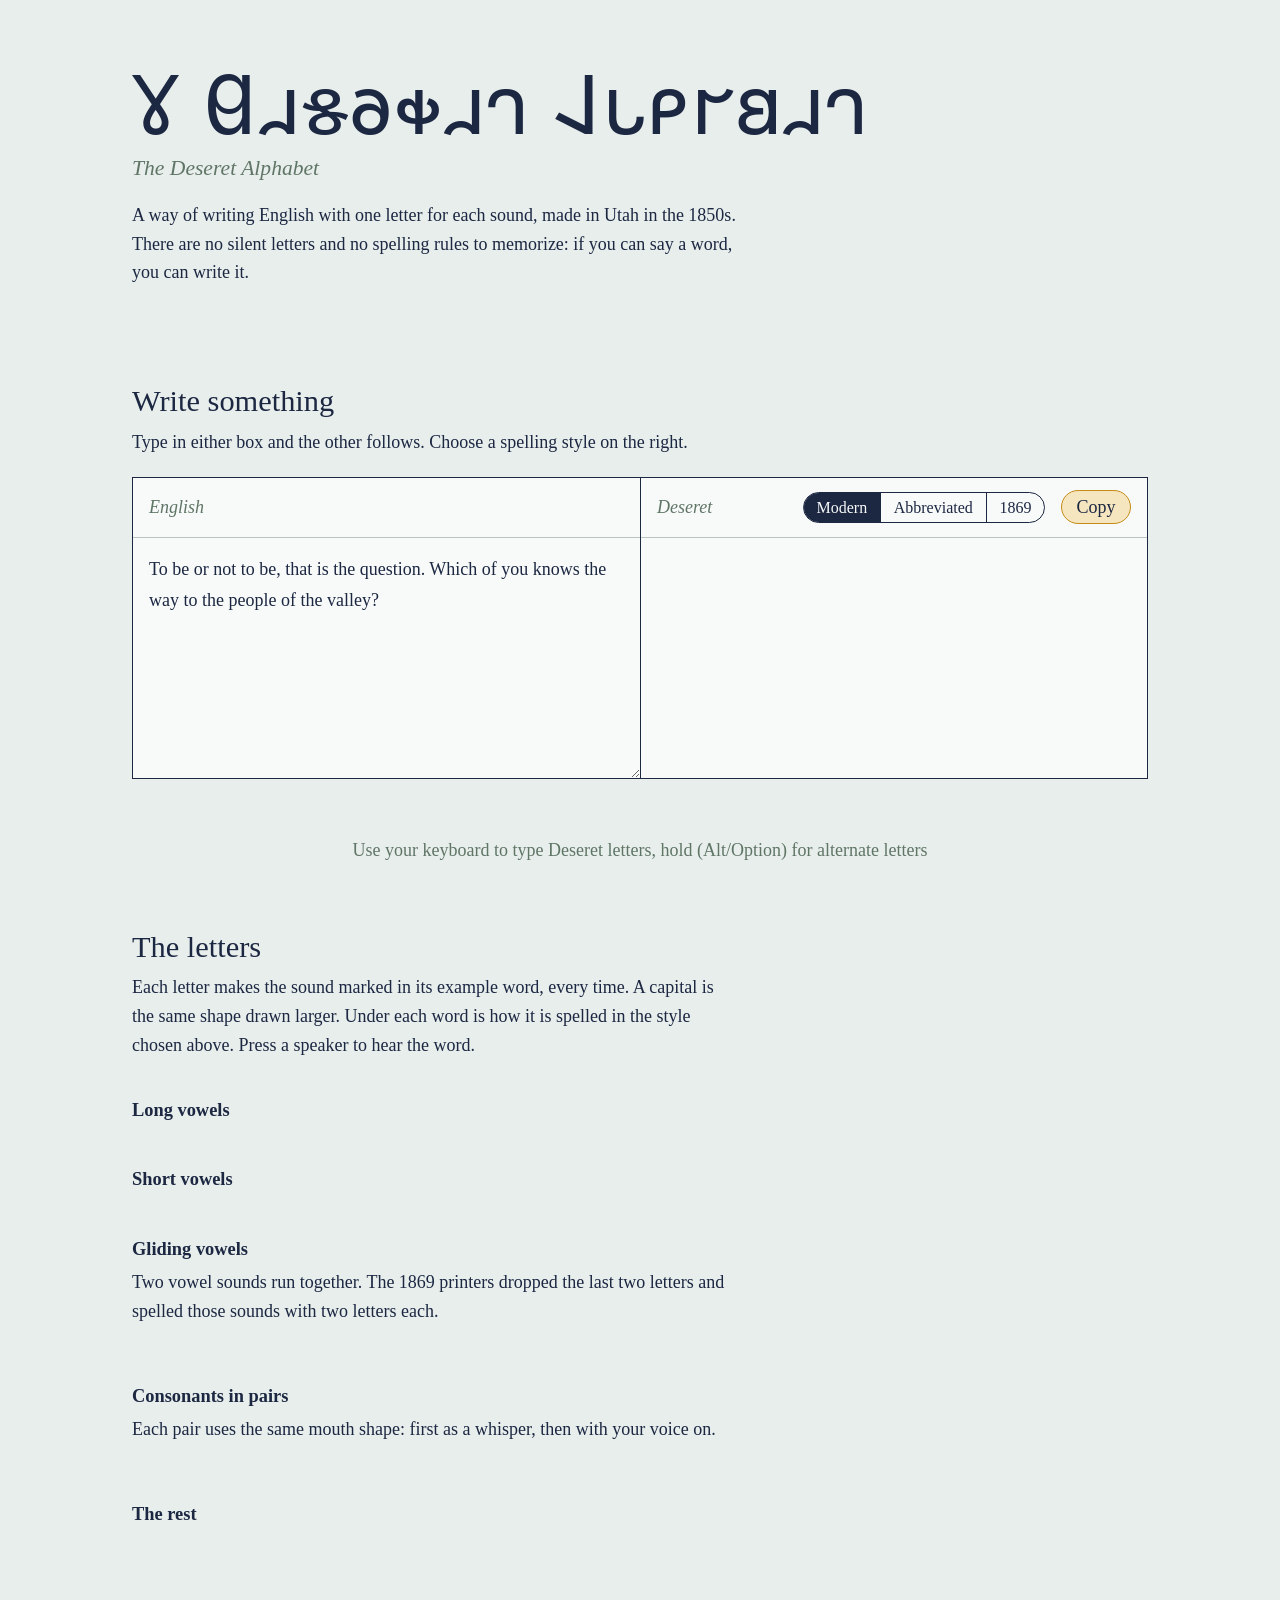
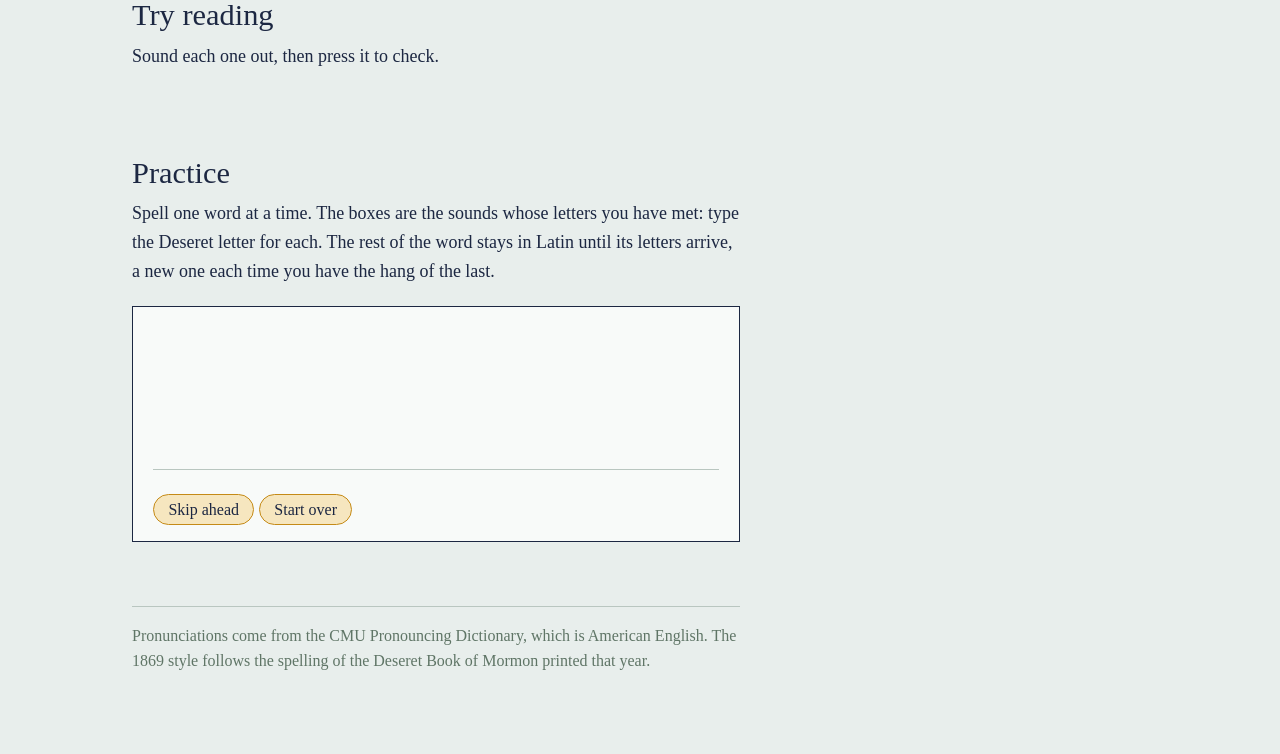
==== web/deseret/index.html @ ec1ffde3 "Move the page to /deseret/, share the stylesheet, add a landing page Co-Authored-By: Claude Opus 5.5" ====
<!doctype html>
<html lang="en">
  <head>
    <meta charset="utf-8">
    <meta name="viewport" content="width=device-width, initial-scale=1">
    <title>The Deseret Alphabet</title>
    <meta name="description"
      content="Learn the Deseret alphabet and write English by sound. One letter for each sound, with a side-by-side translator.">
    <meta name="theme-color" content="#e8eeec">
    <link rel="icon" type="image/png" sizes="48x48" href="../favicon.png">
    <link rel="icon" type="image/png" sizes="512x512" href="../icon-512.png">
    <link rel="apple-touch-icon" href="../apple-touch-icon.png">
    <meta property="og:type" content="website">
    <meta property="og:title" content="The Deseret Alphabet">
    <meta property="og:description"
      content="One letter for each sound of English. Learn the letters and write anything by ear.">
    <meta property="og:url"
      content="https://jakeave.github.io/dualwrit/deseret/">
    <meta property="og:image"
      content="https://jakeave.github.io/dualwrit/deseret/og.png">
    <meta property="og:image:width" content="1200">
    <meta property="og:image:height" content="630">
    <meta property="og:image:alt"
      content="The Deseret Alphabet written in Deseret letters, above a row of letter tiles with example words.">
    <meta name="twitter:card" content="summary_large_image">
    <link rel="preconnect" href="https://fonts.googleapis.com">
    <link rel="preconnect" href="https://fonts.gstatic.com" crossorigin>
    <link rel="stylesheet"
      href="https://fonts.googleapis.com/css2?family=Noto+Sans+Deseret&family=Old+Standard+TT:ital,wght@0,400;0,700;1,400&display=swap">
    <link rel="stylesheet" href="../site.css">
    <style>
    :root {
      --script: "Noto Sans Deseret", "Apple Symbols", "Segoe UI Historic", sans-serif;
    }
    </style>
  </head>
  <body>
    <main>
      <header>
        <h1>
          <span class="d" lang="en-Dsrt"
            aria-hidden="true">𐐜 𐐔𐐯𐑅𐐨𐑉𐐯𐐻 𐐈𐑊𐑁𐐲𐐺𐐯𐐻</span>
          <span class="said">The Deseret Alphabet</span>
        </h1>
        <p>A way of writing English with one letter for each sound, made in Utah in the 1850s.
      There are no silent letters and no spelling rules to memorize: if you can say a word, you can write it.</p>
      </header>

      <section aria-labelledby="try">
        <h2 id="try">Write something</h2>
        <p
          class="lede">Type in either box and the other follows. Choose a spelling style on the right.</p>

        <div class="boxes">
          <div class="box">
            <label for="in">English</label>
            <textarea id="in"
              spellcheck="true">To be or not to be, that is the question. Which of you knows the way to the people of the valley?</textarea>
          </div>
          <div class="box">
            <div class="label">
              <span id="out-label">Deseret</span>
              <fieldset class="styles">
                <legend class="sr-only">Spelling style</legend>
                <label><input type="radio" name="style" value="modern" checked><span>Modern</span></label>
                <label><input type="radio" name="style" value="abbreviated"><span>Abbreviated</span></label>
                <label><input type="radio" name="style" value="1869"><span>1869</span></label>
              </fieldset>
              <button type="button" id="copy">Copy</button>
            </div>
            <div id="out" lang="en-Dsrt" contenteditable="plaintext-only"
              role="textbox" aria-multiline="true" aria-labelledby="out-label"
              spellcheck="false"></div>
          </div>
        </div>
        <p id="style-note" aria-live="polite"></p>
        <p id="choice-note"
          hidden>Underlined words can be said two ways. Press one to switch it.
      Your choice is written into the English as a tag, like <code>read{past}</code>; a dotted underline is a guess.</p>
        <p id="misses" aria-live="polite"></p>

        <div id="keys">
          <p>Use your keyboard to type Deseret letters, hold (Alt/Option) for
        alternate letters</p>
          <div id="keymap"></div>
        </div>
      </section>

      <section aria-labelledby="letters">
        <h2 id="letters">The letters</h2>
        <p
          class="lede">Each letter makes the sound marked in its example word, every time. A capital is the same shape drawn larger.
      Under each word is how it is spelled in the style chosen above.
      Press a speaker to hear the word.</p>

        <h3>Long vowels</h3>
        <div class="group"
          data-letters="𐐀|eat|ea 𐐁|ate|a 𐐂|art|a 𐐃|law|aw 𐐄|oat|oa 𐐅|ooze|oo"></div>

        <h3>Short vowels</h3>
        <div class="group"
          data-letters="𐐆|it|i 𐐇|bet|e 𐐈|at|a 𐐉|hot|o 𐐊|but|u 𐐋|book|oo"></div>

        <h3>Gliding vowels</h3>
        <p
          class="lede">Two vowel sounds run together. The 1869 printers dropped the last two letters and spelled those sounds with two letters each.</p>
        <div class="group"
          data-letters="𐐌|ice|i 𐐍|owl|ow 𐐦|oil|oi|1869 𐐧|few|ew|1869"></div>

        <h3>Consonants in pairs</h3>
        <p
          class="lede">Each pair uses the same mouth shape: first as a whisper, then with your voice on.</p>
        <div class="pairs"
          data-pairs="𐐑|pie|p 𐐒|bee|b 𐐓|tea|t 𐐔|day|d 𐐕|cheese|ch 𐐖|joy|j 𐐗|key|k 𐐘|go|g 𐐙|fee|f 𐐚|vow|v 𐐛|thin|th 𐐜|this|th 𐐝|see|s 𐐞|zoo|z 𐐟|she|sh 𐐠|measure|s"></div>

        <h3>The rest</h3>
        <div class="group"
          data-letters="𐐎|wet|w 𐐏|yes|y 𐐐|hat|h 𐐡|row|r 𐐢|low|l 𐐣|me|m 𐐤|no|n 𐐥|sing|ng"></div>
      </section>

      <section aria-labelledby="read">
        <h2 id="read">Try reading</h2>
        <p class="lede">Sound each one out, then press it to check.</p>
        <ul class="practice"
          data-words="cat|sun|ship|moon|bread|honey|light|school|thing|mountain"></ul>
      </section>

      <section aria-labelledby="practice">
        <h2 id="practice">Practice</h2>
        <p class="lede">Spell one word at a time. The boxes are the sounds whose
      letters you have met: type the Deseret letter for each. The rest of the
      word stays in Latin until its letters arrive, a new one each time you
      have the hang of the last.</p>
        <div id="drill">
          <p id="d-note" aria-live="polite"></p>
          <div id="d-word" tabindex="0" role="group"></div>
          <p id="d-hint" aria-live="polite"></p>
          <div id="d-keys"></div>
          <p><button type="button" id="d-next" hidden>Next word</button></p>
          <div id="d-progress">
            <div id="d-strip" lang="en-Dsrt" aria-label="Letters learned"></div>
            <button type="button" id="d-skip">Skip ahead</button>
            <button type="button" id="d-reset">Start over</button>
          </div>
        </div>
      </section>

      <footer>
    Pronunciations come from the CMU Pronouncing Dictionary, which is American English.
    The 1869 style follows the spelling of the Deseret Book of Mormon printed that year.
  </footer>
    </main>

    <script type="module" src="app.js"></script>
  </body>
</html>
---- web/site.css ----
/* Salt-flat paper, blue-black ink, honey for anything you can press
   ("Deseret" is the Book of Mormon word for honeybee). */
:root {
  --salt: #e8eeec;
  --sheet: #f8faf9;
  --ink: #1c2742;
  --sage: #5f7566;
  --rule: #b9c6c0;
  --honey: #c58a17;
  --honey-wash: #f6e6bf;
  --wrong: #a13d2d;
  --latin: "Old Standard TT", "Iowan Old Style", Georgia, serif;
}
* {
  box-sizing: border-box;
}
body {
  margin: 0;
  background: var(--salt);
  color: var(--ink);
  font: 1.125rem/1.6 var(--latin);
}
main {
  max-width: 66rem;
  margin: 0 auto;
  padding: 0 1.25rem 5rem;
}
.d {
  font-family: var(--script);
}
:focus-visible {
  outline: 3px solid var(--honey);
  outline-offset: 2px;
}
textarea:focus-visible,
#out:focus-visible {
  outline-offset: -3px;
} /* stay inside the box rules */

/* Masthead: the name in its own letters is the picture. */
header {
  padding: 3.5rem 0 2rem;
}
h1 {
  margin: 0;
  font-weight: 400;
  line-height: 1.1;
}
h1 .d {
  display: block;
  font-size: clamp(2.2rem, 7.5vw, 5.2rem);
  letter-spacing: .01em;
}
h1 .said {
  display: block;
  margin-top: .6rem;
  font-size: 1.35rem;
  font-style: italic;
  color: var(--sage);
}
header p {
  max-width: 38rem;
  margin: 1.25rem 0 0;
}

h2 {
  font-size: 1.9rem;
  font-weight: 400;
  line-height: 1.2;
  margin: 4rem 0 .5rem;
}
h3 {
  font-size: 1.15rem;
  font-weight: 700;
  margin: 2.25rem 0 .25rem;
}
.lede {
  max-width: 38rem;
  margin: 0 0 1.25rem;
}

/* Style switch */
fieldset {
  border: 0;
  padding: 0;
  margin: 0;
}
.sr-only {
  position: absolute;
  width: 1px;
  height: 1px;
  overflow: hidden;
  clip-path: inset(50%);
}
.styles {
  display: inline-flex;
  border: 1.5px solid var(--ink);
  border-radius: 2rem;
  overflow: hidden;
  background: var(--sheet);
  font-style: normal;
  color: var(--ink);
  font-size: 1rem;
  margin-left: auto;
}
.styles label {
  cursor: pointer;
}
.styles input {
  position: absolute;
  opacity: 0;
}
.styles label {
  flex: 1;
  text-align: center;
}
.styles span {
  display: block;
  padding: .1rem .8rem;
  white-space: nowrap;
}
.styles label + label span {
  border-left: 1.5px solid var(--ink);
}
.styles input:checked + span {
  background: var(--ink);
  color: var(--sheet);
}
.styles input:focus-visible + span {
  outline: 3px solid var(--honey);
  outline-offset: -3px;
}
#style-note {
  max-width: 38rem;
  margin: .75rem 0 0;
  color: var(--sage);
}

/* Translator */
.boxes {
  display: grid;
  grid-template-columns: 1fr 1fr;
  border: 1.5px solid var(--ink);
  background: var(--sheet);
}
.box {
  display: flex;
  flex-direction: column;
  min-width: 0;
}
.box + .box {
  border-left: 1.5px solid var(--ink);
}
.box > label,
.box > .label {
  min-height: 3.8rem;
  padding: .5rem 1rem;
  border-bottom: 1px solid var(--rule);
  font-style: italic;
  color: var(--sage);
  display: flex;
  flex-wrap: wrap;
  align-items: center;
  gap: .5rem 1rem;
}
textarea,
#out {
  flex: 1;
  min-height: 15rem;
  margin: 0;
  padding: 1rem;
  border: 0;
  background: none;
  color: inherit;
  font: inherit;
  line-height: 1.7;
  resize: vertical;
}
#out {
  font-family: var(--script);
  font-size: 1.3rem;
  white-space: pre-wrap;
  overflow-wrap: anywhere;
}
button {
  font: inherit;
  font-style: normal;
  color: var(--ink);
  cursor: pointer;
  background: var(--honey-wash);
  border: 1.5px solid var(--honey);
  border-radius: 2rem;
  padding: .1rem .9rem;
}
/* Ink on honey: pale text there is under 3:1. */
@media (hover: hover) {
  button:hover {
    background: var(--honey);
  }
}
button:active {
  background: var(--honey);
}
#misses {
  margin: .25rem 0 0;
  color: var(--sage);
  min-height: 1.6em;
  white-space: pre-line;
}
/* A word that can be said two ways. Dotted = we guessed; solid = settled. */
#out .choice {
  font: inherit;
  color: inherit;
  background: none;
  padding: 0;
  min-height: 0;
  border: 0;
  border-bottom: 2px solid var(--honey);
  border-radius: 0;
}
#out .choice.guess {
  border-bottom-style: dotted;
  background: var(--honey-wash);
}
#out .choice:hover {
  background: var(--honey-wash);
  color: inherit;
}
/* Speaker buttons: hear the example word. Hidden where the browser can't speak. */
.letter {
  position: relative;
}
.say {
  position: absolute;
  top: .45rem;
  right: .45rem;
  display: grid;
  place-items: center;
  width: 2.1rem;
  height: 2.1rem;
  min-height: 0;
  padding: 0;
  border-radius: 50%;
}
.practice .say,
#drill .say {
  position: static;
  display: inline-grid;
  vertical-align: middle;
  margin-left: .4rem;
}
.no-speech .say {
  display: none;
}
@media (pointer: coarse) {
  .say {
    width: 2.75rem;
    height: 2.75rem;
    top: .2rem;
    right: .2rem;
  }
}
#choice-note {
  max-width: 38rem;
  margin: .25rem 0 0;
  color: var(--sage);
}
#choice-note code {
  font-family: inherit;
  font-style: italic;
}

/* Letter chart. Grouping is the lesson: pairs sit together. */
.group {
  display: grid;
  gap: .6rem;
  grid-template-columns: repeat(auto-fill, minmax(8.5rem, 1fr));
}
.pairs {
  display: grid;
  gap: .6rem;
  grid-template-columns: repeat(auto-fill, minmax(17.6rem, 1fr));
}
.pair {
  display: grid;
  grid-template-columns: 1fr 1fr;
  background: var(--sheet);
  border: 1px solid var(--rule);
}
.pair .letter {
  border: 0;
}
.pair .letter + .letter {
  border-left: 1px dashed var(--rule);
}
.letter {
  background: var(--sheet);
  border: 1px solid var(--rule);
  padding: .7rem .8rem .8rem;
}
.letter .glyph {
  font-family: var(--script);
  font-size: 2.6rem;
  line-height: 1.1;
  display: flex;
  align-items: baseline;
  gap: .35rem;
}
.letter .glyph small {
  font-size: 1.5rem;
  color: var(--sage);
}
.letter .word {
  margin-top: .2rem;
}
.letter .word b {
  color: var(--honey);
  font-weight: 700;
}
.letter .spelled {
  font-family: var(--script);
  color: var(--sage);
  min-height: 1.6em;
}
.letter.unused {
  opacity: .45;
}
.letter .absent {
  display: none;
  font-style: italic;
  font-size: .95rem;
}
.letter.unused .absent {
  display: block;
}
.letter.unused .spelled {
  display: none;
}

/* Reading practice */
.practice {
  display: grid;
  gap: .6rem;
  grid-template-columns: repeat(auto-fill, minmax(13rem, 1fr));
  padding: 0;
  margin: 0;
  list-style: none;
}
.practice details {
  background: var(--sheet);
  border: 1px solid var(--rule);
}
.practice summary {
  cursor: pointer;
  padding: .7rem 1rem;
  font-family: var(--script);
  font-size: 1.7rem;
  list-style: none;
  overflow-wrap: anywhere;
}
.practice summary::-webkit-details-marker {
  display: none;
}
.practice details[open] summary {
  border-bottom: 1px dashed var(--rule);
}
.practice p {
  margin: 0;
  padding: .6rem 1rem .8rem;
}

/* Keyboard map: each key is a small Option letter over its main letter. */
#keys {
  max-width: 38rem;
  margin: 1rem auto 0;
  text-align: center;
}
#keys p {
  margin: .25rem 0 .75rem;
  color: var(--sage);
}
.keys {
  display: grid;
  gap: .3rem;
}
.keyrow {
  display: flex;
  justify-content: center;
  gap: .3rem;
}
.key {
  flex: 0 1 3.3rem;
  display: grid;
  grid-template-rows: 1.5rem 2.4rem;
  background: var(--sheet);
  border: 1px solid var(--rule);
  border-radius: .3rem;
  overflow: hidden;
}
.key button {
  min-height: 0;
  padding: 0;
  border: 0;
  border-radius: 0;
  background: none;
  font-family: var(--script);
  font-size: 1.5rem;
  line-height: 1;
}
.key button:hover,
.key button:active {
  background: var(--honey-wash);
  color: var(--ink);
}
.key .alt {
  font-size: 1rem;
  color: var(--sage);
  border-bottom: 1px dashed var(--rule);
}
.key .main {
  display: flex;
  align-items: center;
  justify-content: center;
  gap: .25rem;
}
.key small {
  font: .8rem var(--latin);
  color: var(--sage);
}

.keyrow.touch {
  display: none;
}
.touch .key {
  grid-template-rows: 2.6rem;
}
.touch .key:nth-child(3) {
  flex: 1 1 9rem; /* space bar */
}
.touch button {
  font-family: var(--latin);
}
.keys.shift [data-act="shift"] {
  background: var(--honey);
}
/* Touch screens: the phone's keyboard is held down in a Deseret box, so
   this one takes its place at the bottom of the screen. */
@media (pointer: coarse) {
  .keyrow.touch {
    display: flex;
  }
  .keys.docked {
    position: fixed;
    z-index: 1;
    inset: auto 0 0;
    padding: .4rem .25rem calc(.4rem + env(safe-area-inset-bottom));
    background: var(--salt);
    border-top: 1.5px solid var(--ink);
  }
  .keys.docked .key {
    flex: 1 1 0;
  }
  .keys.docked .key:has(.main) {
    grid-template-rows: 1.9rem 2.6rem;
  }
  /* Room to scroll the box clear of the keyboard. */
  body:has(.keys.docked) {
    padding-bottom: 19rem;
  }
}

/* Spelling practice */
#drill {
  max-width: 38rem;
  margin-top: 1rem;
  padding: 1rem 1.25rem;
  background: var(--sheet);
  border: 1.5px solid var(--ink);
}
#drill p {
  margin: 0;
  min-height: 1.6em;
}
#drill [lang] {
  font-family: var(--script);
}
#d-note {
  color: var(--sage);
}
#d-note [lang] {
  font-size: 1.4em;
  color: var(--ink);
}
#d-word {
  display: flex;
  flex-wrap: wrap;
  align-items: flex-start;
  gap: .5rem;
  margin: .75rem 0 .5rem;
  font-size: 2.2rem;
  line-height: 3.5rem;
}
.chunk {
  display: grid;
  justify-items: center;
}
.chunk small {
  font-size: 1rem;
  line-height: 1.4;
  color: var(--sage);
}
.slot {
  width: 3.5rem;
  height: 3.5rem;
  text-align: center;
  background: var(--salt);
  border: 1.5px solid var(--rule);
}
.slot.here {
  border-color: var(--ink);
}
#d-word:focus-visible {
  outline: none;
}
#d-word:focus-visible .here {
  outline: 3px solid var(--honey);
  outline-offset: 2px;
}
.slot.miss {
  border-color: var(--wrong);
}
.slot.told {
  color: var(--sage);
  border-style: dashed;
}
#d-keys {
  display: flex;
  flex-wrap: wrap;
  gap: .4rem;
  margin: .75rem 0;
}
#d-keys button {
  min-width: 2.8rem;
  padding: .2rem .5rem;
  font-size: 1.5rem;
}
#d-progress {
  margin-top: 1rem;
  padding-top: .75rem;
  border-top: 1px solid var(--rule);
}
#d-strip {
  display: flex;
  flex-wrap: wrap;
  gap: .25rem;
  margin-bottom: .75rem;
}
#d-strip span {
  width: 1.9rem;
  line-height: 1.9rem;
  text-align: center;
  color: var(--rule);
  border: 1px solid var(--rule);
}
#d-strip .play {
  color: var(--ink);
  border-color: var(--ink);
}
#d-strip .known {
  color: var(--sheet);
  background: var(--sage);
  border-color: var(--sage);
}
#d-progress button {
  font-size: 1rem;
}
#drill button:disabled {
  opacity: .5;
  pointer-events: none;
}

footer {
  margin-top: 4rem;
  padding-top: 1rem;
  border-top: 1px solid var(--rule);
  color: var(--sage);
  font-size: 1rem;
  max-width: 38rem;
}

/* Fingers: the switch and Copy get 44px-tall targets. */
@media (pointer: coarse), (max-width: 34rem) {
  .styles span {
    padding: .6rem .8rem;
  }
  button {
    min-height: 2.75rem;
  }
}

/* Below this the Deseret bar cannot hold label, switch and Copy on one line, so the boxes stack. */
@media (max-width: 62rem) {
  .boxes {
    grid-template-columns: 1fr;
  }
  .box + .box {
    border-left: 0;
    border-top: 1.5px solid var(--ink);
  }
  textarea,
  #out {
    min-height: 9.5rem;
  }
}

/* Phone: label and Copy share a line, the switch takes the full line under them. */
@media (max-width: 34rem) {
  main {
    padding: 0 1rem 3.5rem;
  }
  header {
    padding: 2.25rem 0 .5rem;
  }
  h1 .d {
    font-size: clamp(1.7rem, 9.4vw, 3rem);
  }
  h1 .said {
    font-size: 1.2rem;
  }
  h2 {
    font-size: 1.7rem;
    margin-top: 2.75rem;
  }
  h3 {
    margin-top: 1.75rem;
  }
  footer {
    margin-top: 2.75rem;
  }
  .box > .label {
    padding: .6rem .75rem .75rem;
  }
  #copy {
    margin-left: auto;
  }
  .styles {
    order: 1;
    flex: 1 0 100%;
    display: flex;
    margin: 0;
  }
  .styles span {
    padding-inline: .3rem;
  }
  textarea,
  #out {
    padding: .85rem 1rem;
  }
  .group,
  .pairs,
  .practice {
    gap: .5rem;
  }
  .group,
  .practice {
    grid-template-columns: 1fr 1fr;
  }
  .pairs {
    grid-template-columns: 1fr;
  }
  .keyrow,
  .keys {
    gap: .2rem;
  }
  .key button {
    font-size: 1.25rem;
  }
  .key small {
    display: none;
  }
  .letter {
    padding: .55rem .7rem .6rem;
  }
  .letter .glyph {
    font-size: 2.3rem;
  }
  .practice summary {
    font-size: 1.45rem;
    padding: .7rem .8rem;
  }
  .practice p {
    padding: .5rem .8rem .7rem;
  }
}
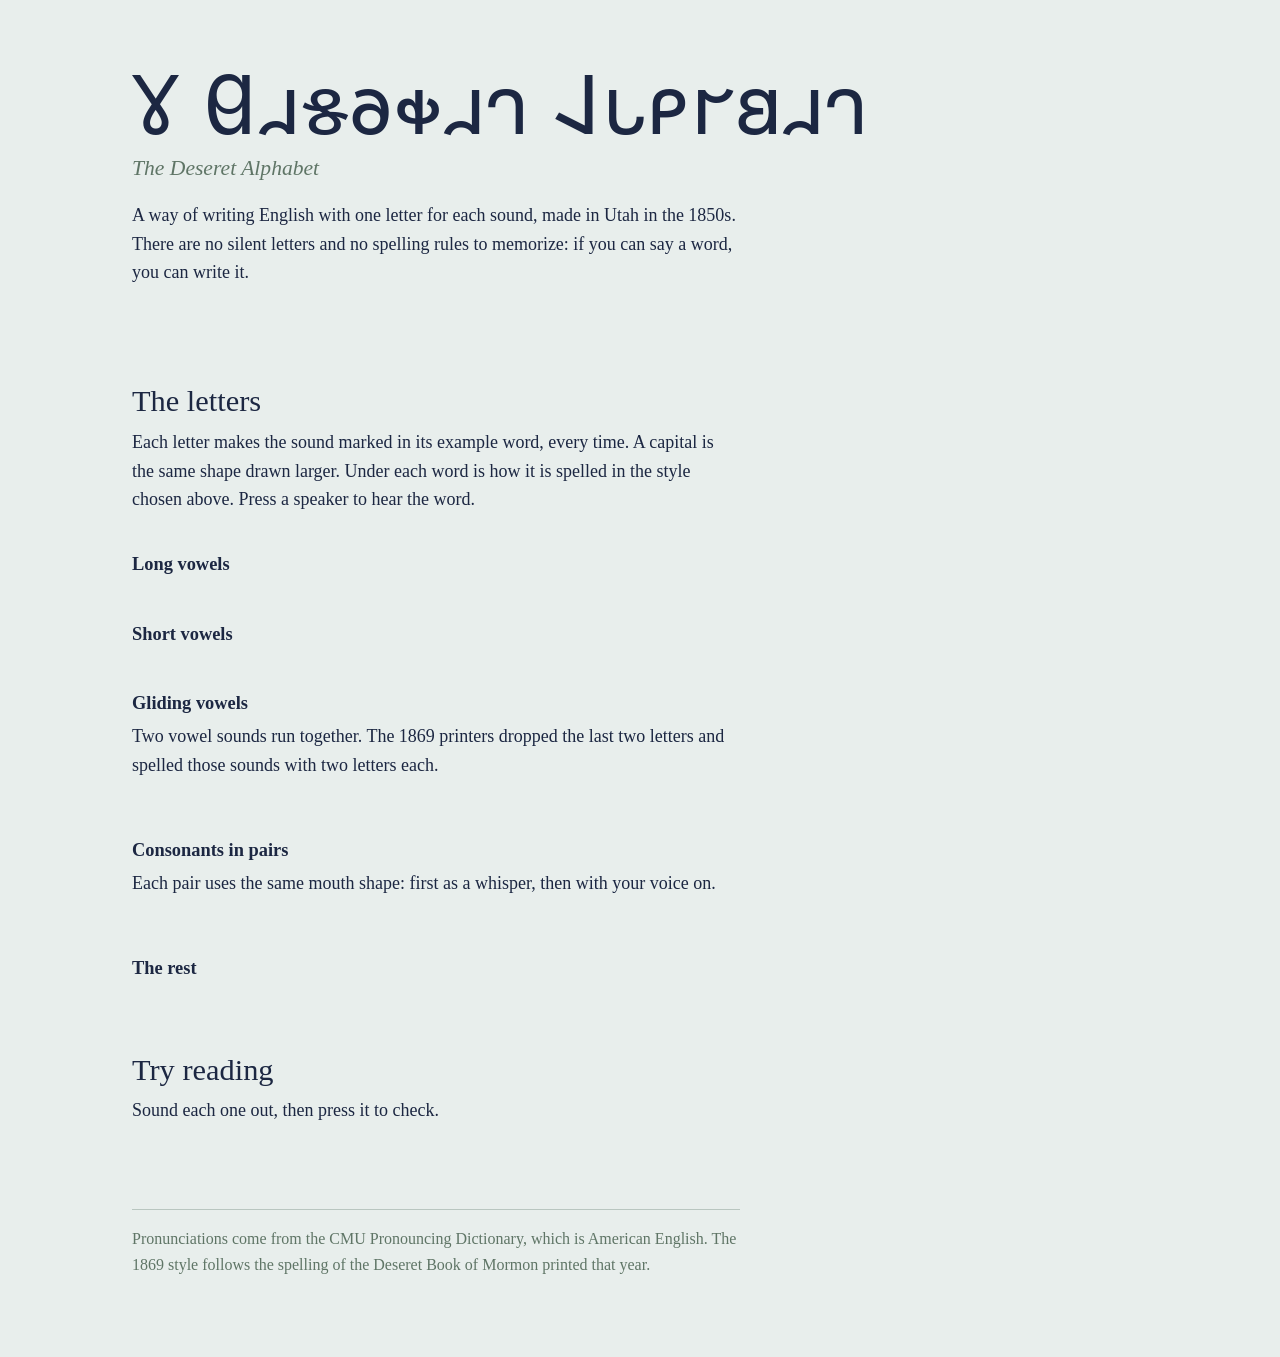
==== commit 0c40fbf6: "Turn the page script into a shell that mounts a script Co-Authored-By: Claude Opus 5.5 <noreply@anth" ====
--- a/web/deseret/index.html
+++ b/web/deseret/index.html
@@ -46,45 +46,7 @@
       There are no silent letters and no spelling rules to memorize: if you can say a word, you can write it.</p>
       </header>
 
-      <section aria-labelledby="try">
-        <h2 id="try">Write something</h2>
-        <p
-          class="lede">Type in either box and the other follows. Choose a spelling style on the right.</p>
-
-        <div class="boxes">
-          <div class="box">
-            <label for="in">English</label>
-            <textarea id="in"
-              spellcheck="true">To be or not to be, that is the question. Which of you knows the way to the people of the valley?</textarea>
-          </div>
-          <div class="box">
-            <div class="label">
-              <span id="out-label">Deseret</span>
-              <fieldset class="styles">
-                <legend class="sr-only">Spelling style</legend>
-                <label><input type="radio" name="style" value="modern" checked><span>Modern</span></label>
-                <label><input type="radio" name="style" value="abbreviated"><span>Abbreviated</span></label>
-                <label><input type="radio" name="style" value="1869"><span>1869</span></label>
-              </fieldset>
-              <button type="button" id="copy">Copy</button>
-            </div>
-            <div id="out" lang="en-Dsrt" contenteditable="plaintext-only"
-              role="textbox" aria-multiline="true" aria-labelledby="out-label"
-              spellcheck="false"></div>
-          </div>
-        </div>
-        <p id="style-note" aria-live="polite"></p>
-        <p id="choice-note"
-          hidden>Underlined words can be said two ways. Press one to switch it.
-      Your choice is written into the English as a tag, like <code>read{past}</code>; a dotted underline is a guess.</p>
-        <p id="misses" aria-live="polite"></p>
-
-        <div id="keys">
-          <p>Use your keyboard to type Deseret letters, hold (Alt/Option) for
-        alternate letters</p>
-          <div id="keymap"></div>
-        </div>
-      </section>
+      <section data-mount="translator"></section>
 
       <section aria-labelledby="letters">
         <h2 id="letters">The letters</h2>
@@ -125,25 +87,7 @@
           data-words="cat|sun|ship|moon|bread|honey|light|school|thing|mountain"></ul>
       </section>
 
-      <section aria-labelledby="practice">
-        <h2 id="practice">Practice</h2>
-        <p class="lede">Spell one word at a time. The boxes are the sounds whose
-      letters you have met: type the Deseret letter for each. The rest of the
-      word stays in Latin until its letters arrive, a new one each time you
-      have the hang of the last.</p>
-        <div id="drill">
-          <p id="d-note" aria-live="polite"></p>
-          <div id="d-word" tabindex="0" role="group"></div>
-          <p id="d-hint" aria-live="polite"></p>
-          <div id="d-keys"></div>
-          <p><button type="button" id="d-next" hidden>Next word</button></p>
-          <div id="d-progress">
-            <div id="d-strip" lang="en-Dsrt" aria-label="Letters learned"></div>
-            <button type="button" id="d-skip">Skip ahead</button>
-            <button type="button" id="d-reset">Start over</button>
-          </div>
-        </div>
-      </section>
+      <section data-mount="drill"></section>
 
       <footer>
     Pronunciations come from the CMU Pronouncing Dictionary, which is American English.
